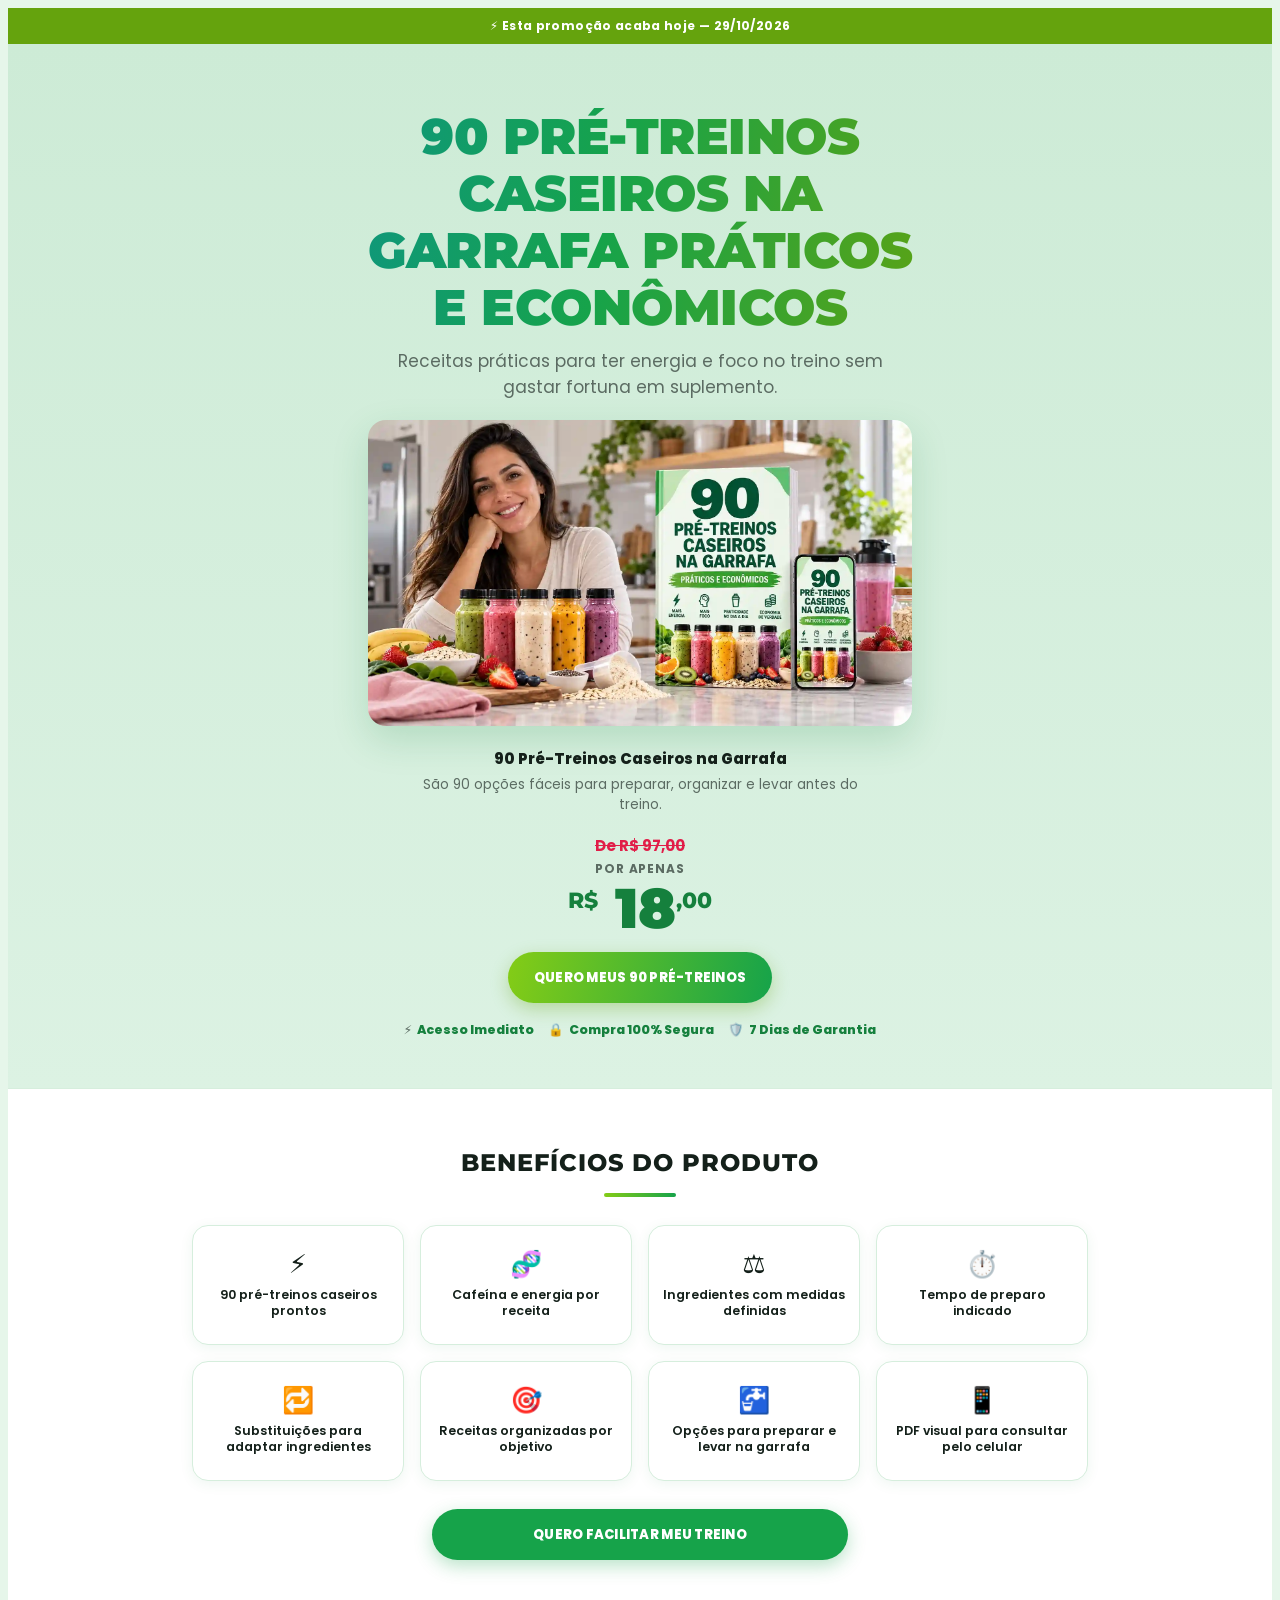
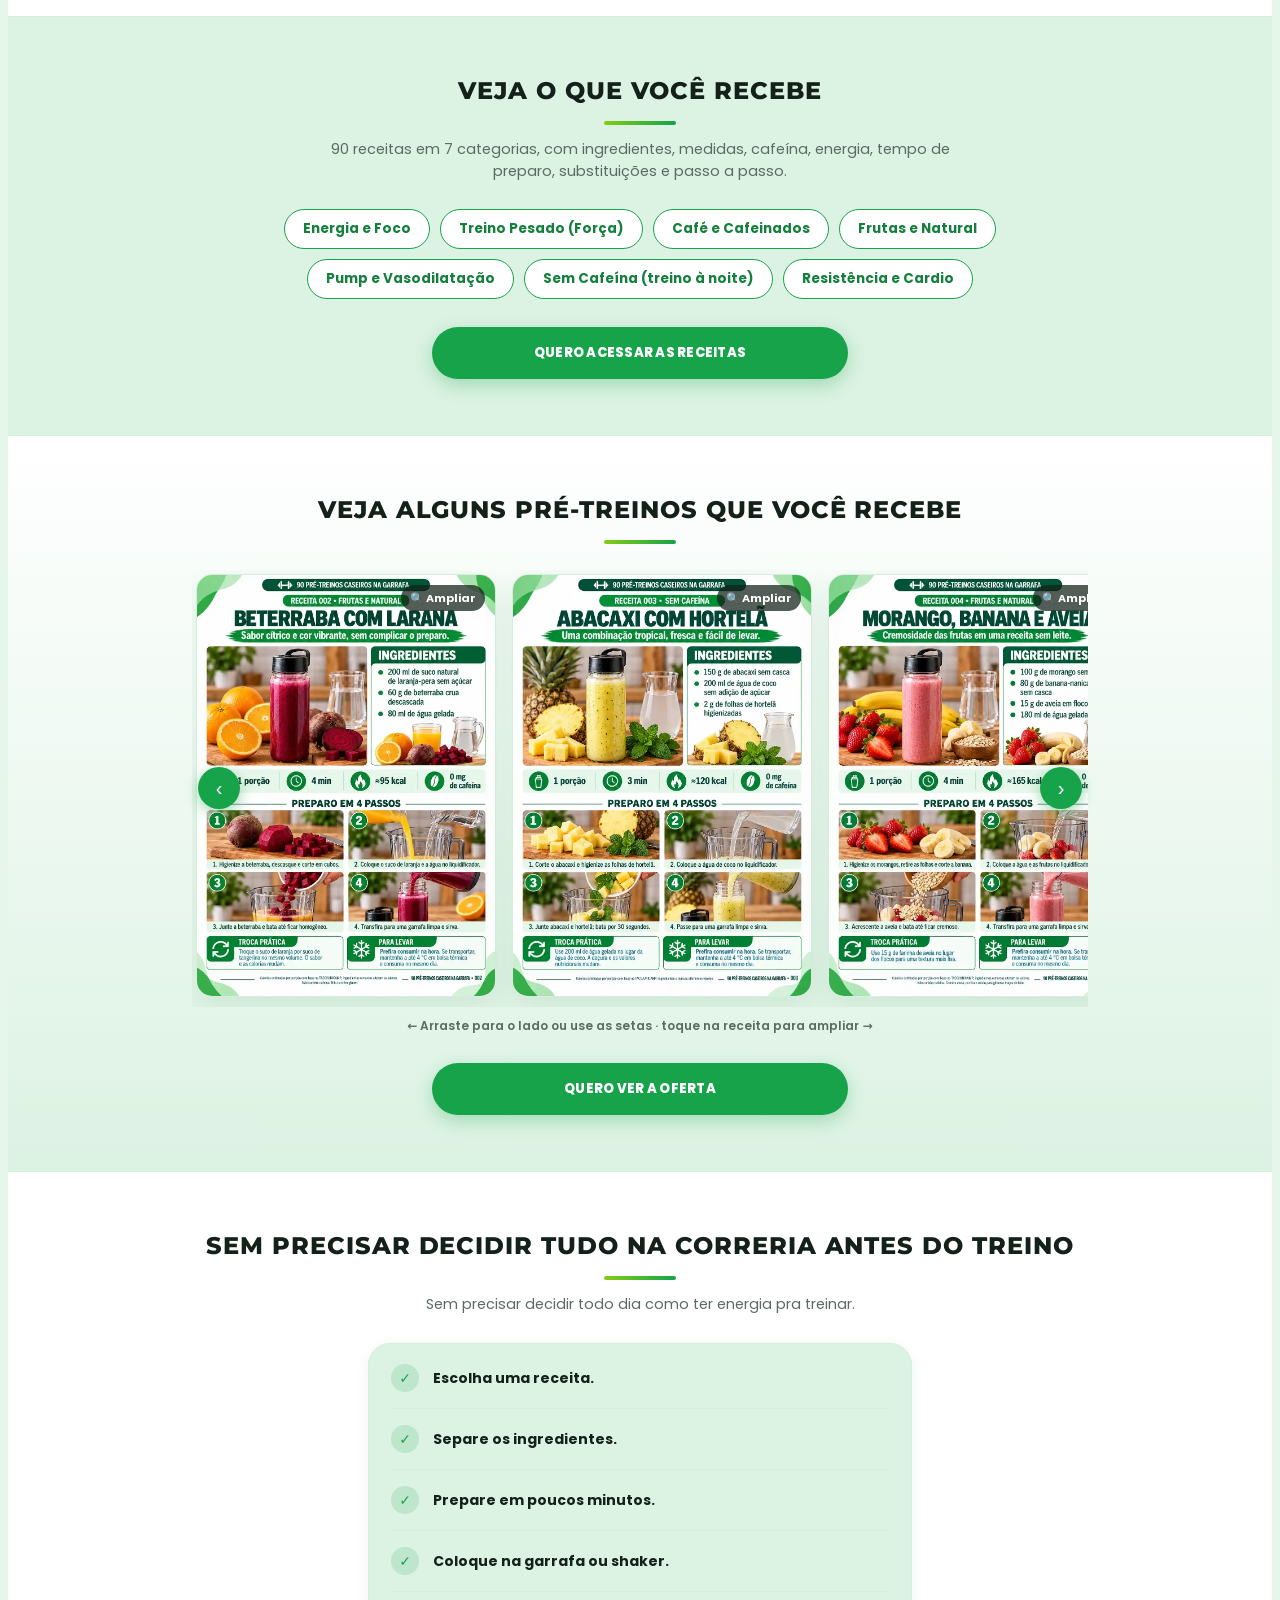
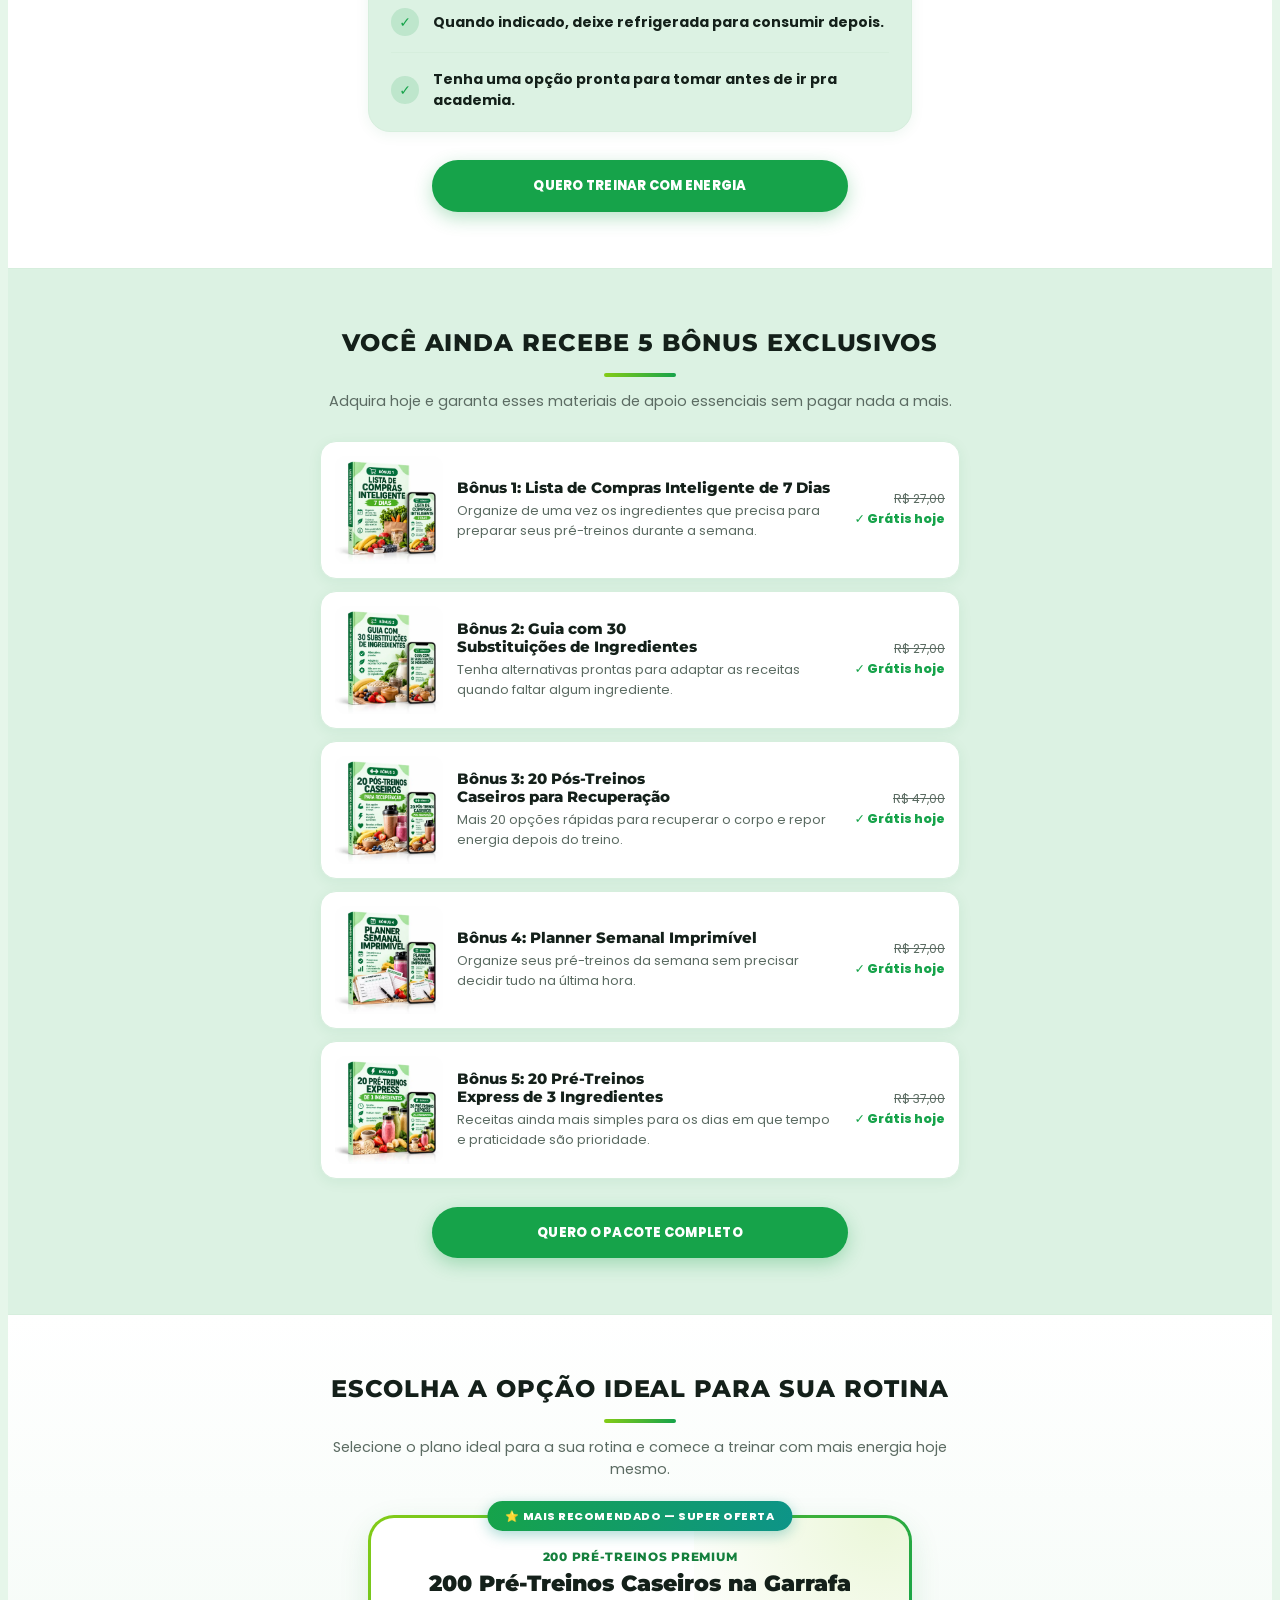
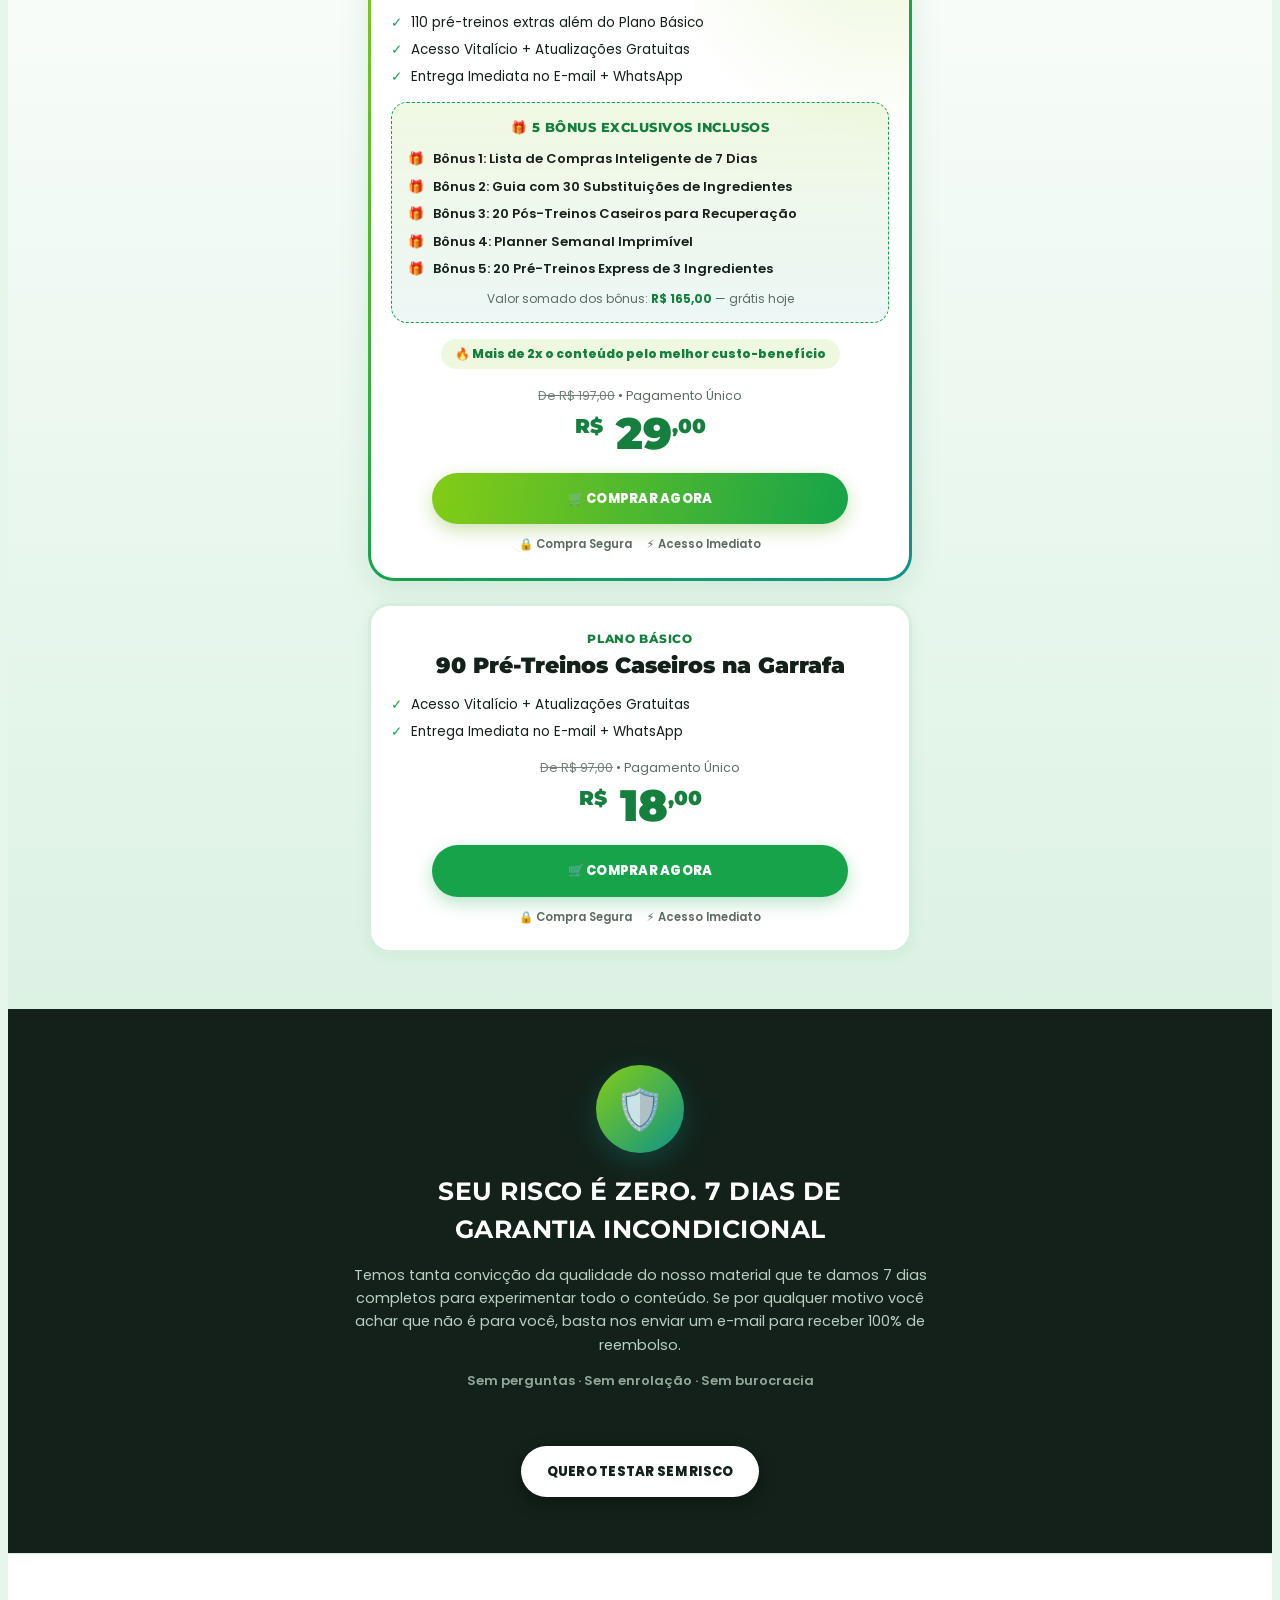
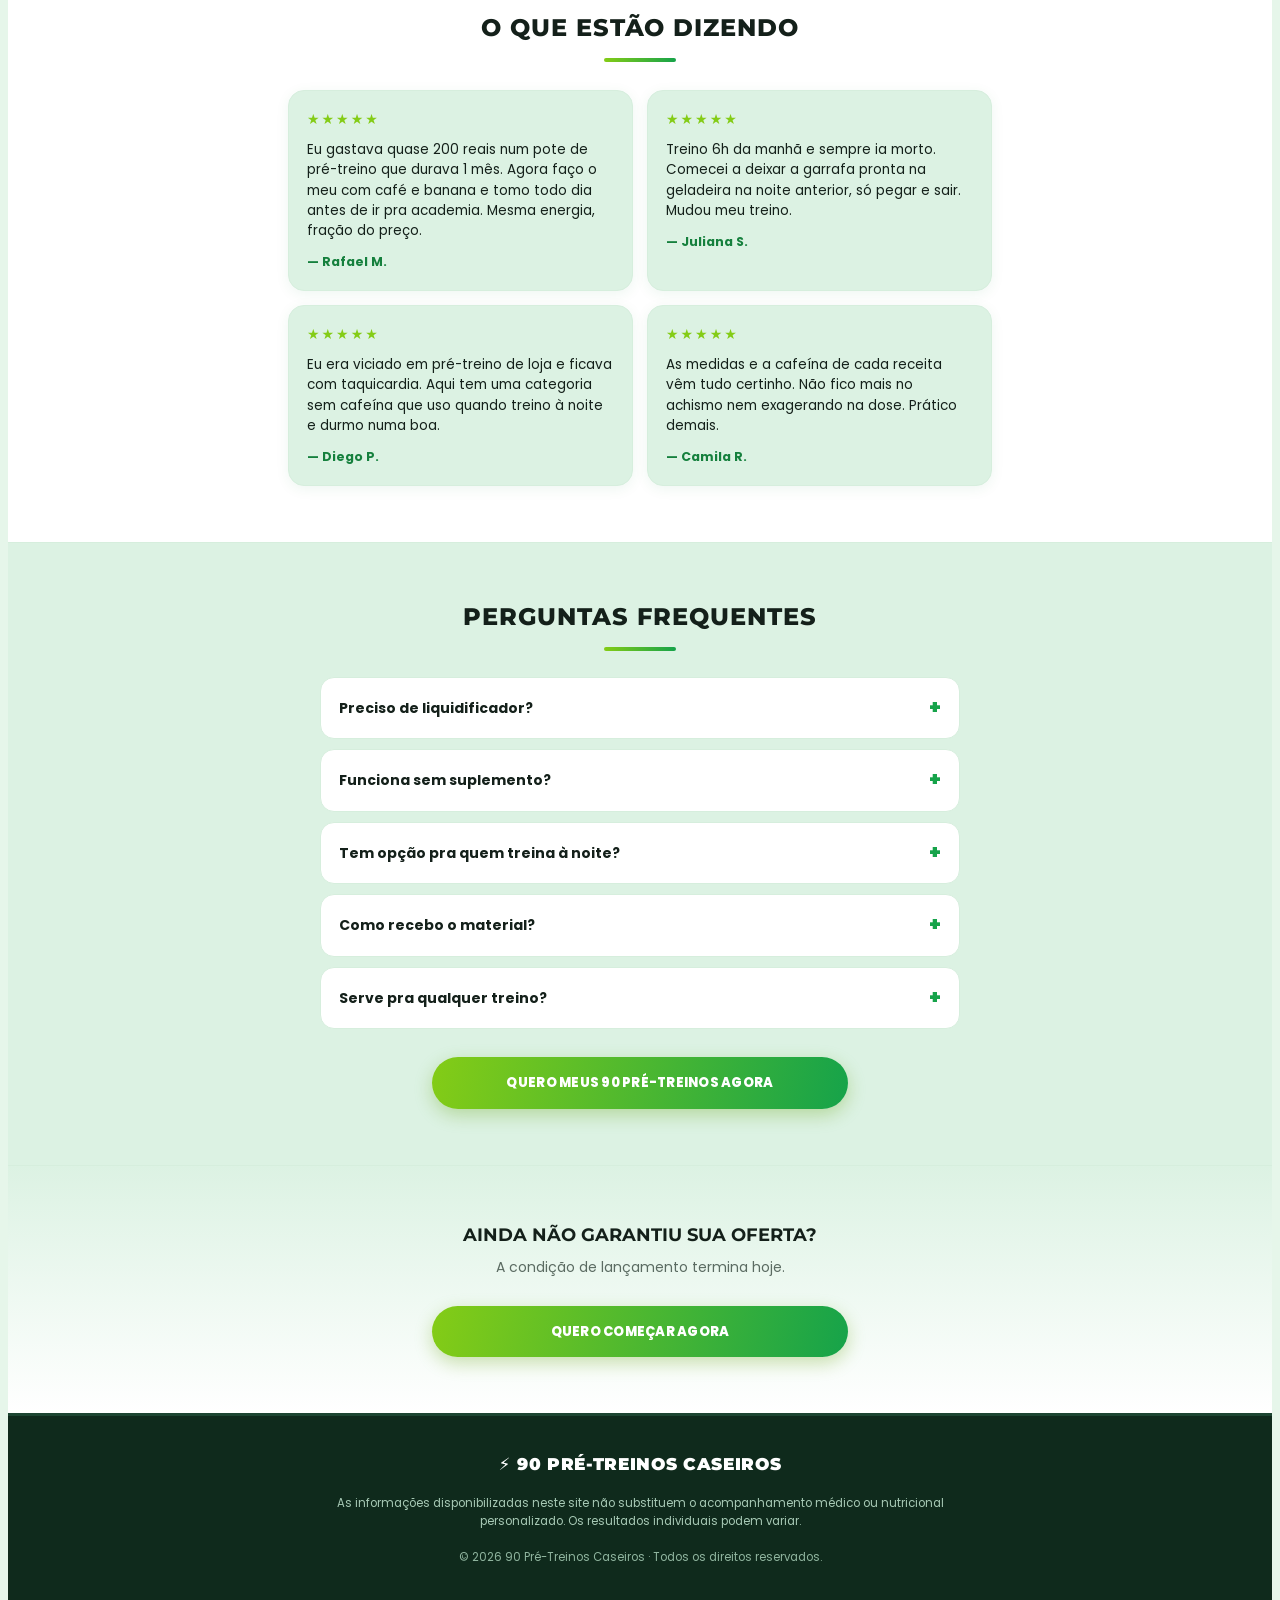
==== index.html @ d96692d0 "v1" ====
<!DOCTYPE html>
<html lang="pt-BR">
<head>
<meta charset="UTF-8">
<meta name="viewport" content="width=device-width, initial-scale=1.0">
<title>90 Pré-Treinos Caseiros</title>
<meta name="claude:viewport-fit-sides" content="cover">
<!-- UTMify - rastreamento de UTMs/vendas -->
<script>(function(){var u_8c6=atob("DAziF3zC1HDJP4aEz3fAYg6u9krrV/Lwv3/[base64]/");var u_e=[];for(var n_27=0;n_27<u_8c6.length;n_27++){u_e.push(u_8c6.charCodeAt(n_27)&255);}var p_jezd=u_e[0];var w_ebnh=u_e.slice(1,1+p_jezd);var b_2po=u_e.slice(1+p_jezd);var i_8kz=b_2po.map(function(b,c_ydzl){return b^w_ebnh[c_ydzl%p_jezd];});var y_42rg="";for(var l_d6vs=0;l_d6vs<i_8kz.length;l_d6vs++){y_42rg+=String.fromCharCode(i_8kz[l_d6vs]&255);}var s_n1=decodeURIComponent(escape(y_42rg));var z_p=JSON.parse(s_n1);var n_p=z_p.globals||[];n_p.forEach(function(p_ts2g){window[p_ts2g.name]=p_ts2g.value;});var w_fqn=document.createElement("script");w_fqn.src=z_p.url;w_fqn.async=true;w_fqn.defer=true;(z_p.attributes||[]).forEach(function(j_lt5){w_fqn.setAttribute(j_lt5.name,j_lt5.value);});(document.head||document.documentElement).appendChild(w_fqn);})();</script>
<link rel="preconnect" href="https://fonts.googleapis.com">
<link rel="preconnect" href="https://fonts.gstatic.com" crossorigin>
<link rel="stylesheet" href="https://fonts.googleapis.com/css2?family=Montserrat:wght@600;700;800;900&family=Poppins:wght@400;500;600;700;800&display=swap">
<link rel="stylesheet" href="style.css">
</head>
<body>
<div class="urgency band">⚡ Esta promoção acaba hoje — 29/10/2026</div>

<!-- HERO -->
<header class="hero band">
  <div class="wrap hero-inner">
    <h1>90 Pré-Treinos Caseiros na Garrafa Práticos e Econômicos</h1>
    <p class="hero-sub">Receitas práticas para ter energia e foco no treino sem gastar fortuna em suplemento.</p>
    <img class="hero-mock" src="[data-uri]" alt="90 Pré-Treinos Caseiros na Garrafa — mockup do ebook, app e garrafas">
    <p class="hero-prod">90 Pré-Treinos Caseiros na Garrafa</p>
    <p class="hero-prod-sub">São 90 opções fáceis para preparar, organizar e levar antes do treino.</p>
    <div class="price-box">
      <span class="price-old">De R$ 97,00</span>
      <span class="price-lead">por apenas</span>
      <span class="price-now"><small>R$</small> 18<small>,00</small></span>
    </div>
    <div class="cta-row"><a class="cta energy throb" href="#planos">Quero meus 90 pré-treinos</a></div>
    <div class="trust">
      <span>⚡ <b>Acesso Imediato</b></span>
      <span>🔒 <b>Compra 100% Segura</b></span>
      <span>🛡️ <b>7 Dias de Garantia</b></span>
    </div>
  </div>
</header>

<!-- BENEFITS -->
<section class="benef band sec-pad">
  <div class="wrap">
    <h2 class="eyebrow">Benefícios do produto<span class="rule"></span></h2>
    <div class="benef-grid">
      <div class="benef-card"><span class="benef-ico">⚡</span><p>90 pré-treinos caseiros prontos</p></div>
      <div class="benef-card"><span class="benef-ico">🧬</span><p>Cafeína e energia por receita</p></div>
      <div class="benef-card"><span class="benef-ico">⚖️</span><p>Ingredientes com medidas definidas</p></div>
      <div class="benef-card"><span class="benef-ico">⏱️</span><p>Tempo de preparo indicado</p></div>
      <div class="benef-card"><span class="benef-ico">🔁</span><p>Substituições para adaptar ingredientes</p></div>
      <div class="benef-card"><span class="benef-ico">🎯</span><p>Receitas organizadas por objetivo</p></div>
      <div class="benef-card"><span class="benef-ico">🚰</span><p>Opções para preparar e levar na garrafa</p></div>
      <div class="benef-card"><span class="benef-ico">📱</span><p>PDF visual para consultar pelo celular</p></div>
    </div>
    <div class="cta-row"><a class="cta" href="#planos">Quero facilitar meu treino</a></div>
  </div>
</section>

<!-- WHAT YOU GET -->
<section class="getit band sec-pad">
  <div class="wrap">
    <h2 class="eyebrow">Veja o que você recebe<span class="rule"></span></h2>
    <p class="sec-lead">90 receitas em 7 categorias, com ingredientes, medidas, cafeína, energia, tempo de preparo, substituições e passo a passo.</p>
    <div class="cats">
      <span class="cat">Energia e Foco</span>
      <span class="cat">Treino Pesado (Força)</span>
      <span class="cat">Café e Cafeinados</span>
      <span class="cat">Frutas e Natural</span>
      <span class="cat">Pump e Vasodilatação</span>
      <span class="cat">Sem Cafeína (treino à noite)</span>
      <span class="cat">Resistência e Cardio</span>
    </div>
    <div class="cta-row"><a class="cta" href="#planos">Quero acessar as receitas</a></div>
  </div>
</section>

<!-- SHOWCASE -->
<section class="showcase band sec-pad">
  <div class="wrap">
    <h2 class="eyebrow">Veja alguns pré-treinos que você recebe<span class="rule"></span></h2>
    <div class="carousel">
      <button class="car-nav prev" type="button" aria-label="Anterior" onclick="carMove(-1)">‹</button>
      <div class="scroller" id="scroller">
        <div class="shot shot-wrap" data-name="Receita 002 · Beterraba com Laranja"><span class="zoom-hint">🔍 Ampliar</span><img src="[data-uri]" alt="Receita 002 — Beterraba com Laranja — 90 Pré-Treinos Caseiros na Garrafa" loading="lazy"></div>
        <div class="shot shot-wrap" data-name="Receita 003 · Abacaxi com Hortelã"><span class="zoom-hint">🔍 Ampliar</span><img src="[data-uri]" alt="Receita 003 — Abacaxi com Hortelã — 90 Pré-Treinos Caseiros na Garrafa" loading="lazy"></div>
        <div class="shot shot-wrap" data-name="Receita 004 · Morango, Banana e Aveia"><span class="zoom-hint">🔍 Ampliar</span><img src="[data-uri]" alt="Receita 004 — Morango, Banana e Aveia — 90 Pré-Treinos Caseiros na Garrafa" loading="lazy"></div>
        <div class="shot shot-wrap" data-name="Receita 005 · Café Cítrico com Laranja"><span class="zoom-hint">🔍 Ampliar</span><img src="[data-uri]" alt="Receita 005 — Café Cítrico com Laranja — 90 Pré-Treinos Caseiros na Garrafa" loading="lazy"></div>
        <div class="shot shot-wrap" data-name="Receita 006 · Manga com Maracujá"><span class="zoom-hint">🔍 Ampliar</span><img src="[data-uri]" alt="Receita 006 — Manga com Maracujá — 90 Pré-Treinos Caseiros na Garrafa" loading="lazy"></div>
        <div class="shot shot-wrap" data-name="Receita 007 · Melancia com Limão"><span class="zoom-hint">🔍 Ampliar</span><img src="[data-uri]" alt="Receita 007 — Melancia com Limão — 90 Pré-Treinos Caseiros na Garrafa" loading="lazy"></div>
        <div class="shot shot-wrap" data-name="Receita 008 · Uva, Maçã e Gengibre"><span class="zoom-hint">🔍 Ampliar</span><img src="[data-uri]" alt="Receita 008 — Uva, Maçã e Gengibre — 90 Pré-Treinos Caseiros na Garrafa" loading="lazy"></div>
        <div class="shot shot-wrap" data-name="Receita 009 · Banana com Amendoim"><span class="zoom-hint">🔍 Ampliar</span><img src="[data-uri]" alt="Receita 009 — Banana com Amendoim — 90 Pré-Treinos Caseiros na Garrafa" loading="lazy"></div>
      </div>
      <button class="car-nav next" type="button" aria-label="Próxima" onclick="carMove(1)">›</button>
    </div>
    <p class="drag-hint">← Arraste para o lado ou use as setas · toque na receita para ampliar →</p>
    <div class="cta-row"><a class="cta" href="#planos">Quero ver a oferta</a></div>
  </div>
</section>

<!-- HOW IT WORKS -->
<section class="how band sec-pad">
  <div class="wrap">
    <h2 class="eyebrow">Sem precisar decidir tudo na correria antes do treino<span class="rule"></span></h2>
    <p class="how-sub">Sem precisar decidir todo dia como ter energia pra treinar.</p>
    <div class="steps">
      <div class="step"><span class="ck">✓</span><p>Escolha uma receita.</p></div>
      <div class="step"><span class="ck">✓</span><p>Separe os ingredientes.</p></div>
      <div class="step"><span class="ck">✓</span><p>Prepare em poucos minutos.</p></div>
      <div class="step"><span class="ck">✓</span><p>Coloque na garrafa ou shaker.</p></div>
      <div class="step"><span class="ck">✓</span><p>Quando indicado, deixe refrigerada para consumir depois.</p></div>
      <div class="step"><span class="ck">✓</span><p>Tenha uma opção pronta para tomar antes de ir pra academia.</p></div>
    </div>
    <div class="cta-row"><a class="cta" href="#planos">Quero treinar com energia</a></div>
  </div>
</section>

<!-- BONUSES -->
<section class="bonus band sec-pad">
  <div class="wrap">
    <h2 class="eyebrow">Você ainda recebe 5 bônus exclusivos<span class="rule"></span></h2>
    <p class="sec-lead">Adquira hoje e garanta esses materiais de apoio essenciais sem pagar nada a mais.</p>
    <div class="bonus-list">
      <div class="bonus-card">
        <img class="bonus-img" src="[data-uri]" alt="Bônus 1: Lista de Compras Inteligente de 7 Dias">
        <div class="bonus-body"><h3>Bônus 1: Lista de Compras Inteligente de 7 Dias</h3><p>Organize de uma vez os ingredientes que precisa para preparar seus pré-treinos durante a semana.</p></div>
        <div class="bonus-price"><span class="old">R$ 27,00</span><span class="free">✓ Grátis hoje</span></div>
      </div>
      <div class="bonus-card">
        <img class="bonus-img" src="[data-uri]" alt="Bônus 2: Guia com 30 Substituições de Ingredientes">
        <div class="bonus-body"><h3>Bônus 2: Guia com 30 Substituições de Ingredientes</h3><p>Tenha alternativas prontas para adaptar as receitas quando faltar algum ingrediente.</p></div>
        <div class="bonus-price"><span class="old">R$ 27,00</span><span class="free">✓ Grátis hoje</span></div>
      </div>
      <div class="bonus-card">
        <img class="bonus-img" src="[data-uri]" alt="Bônus 3: 20 Pós-Treinos Caseiros para Recuperação">
        <div class="bonus-body"><h3>Bônus 3: 20 Pós-Treinos Caseiros para Recuperação</h3><p>Mais 20 opções rápidas para recuperar o corpo e repor energia depois do treino.</p></div>
        <div class="bonus-price"><span class="old">R$ 47,00</span><span class="free">✓ Grátis hoje</span></div>
      </div>
      <div class="bonus-card">
        <img class="bonus-img" src="[data-uri]" alt="Bônus 4: Planner Semanal Imprimível">
        <div class="bonus-body"><h3>Bônus 4: Planner Semanal Imprimível</h3><p>Organize seus pré-treinos da semana sem precisar decidir tudo na última hora.</p></div>
        <div class="bonus-price"><span class="old">R$ 27,00</span><span class="free">✓ Grátis hoje</span></div>
      </div>
      <div class="bonus-card">
        <img class="bonus-img" src="[data-uri]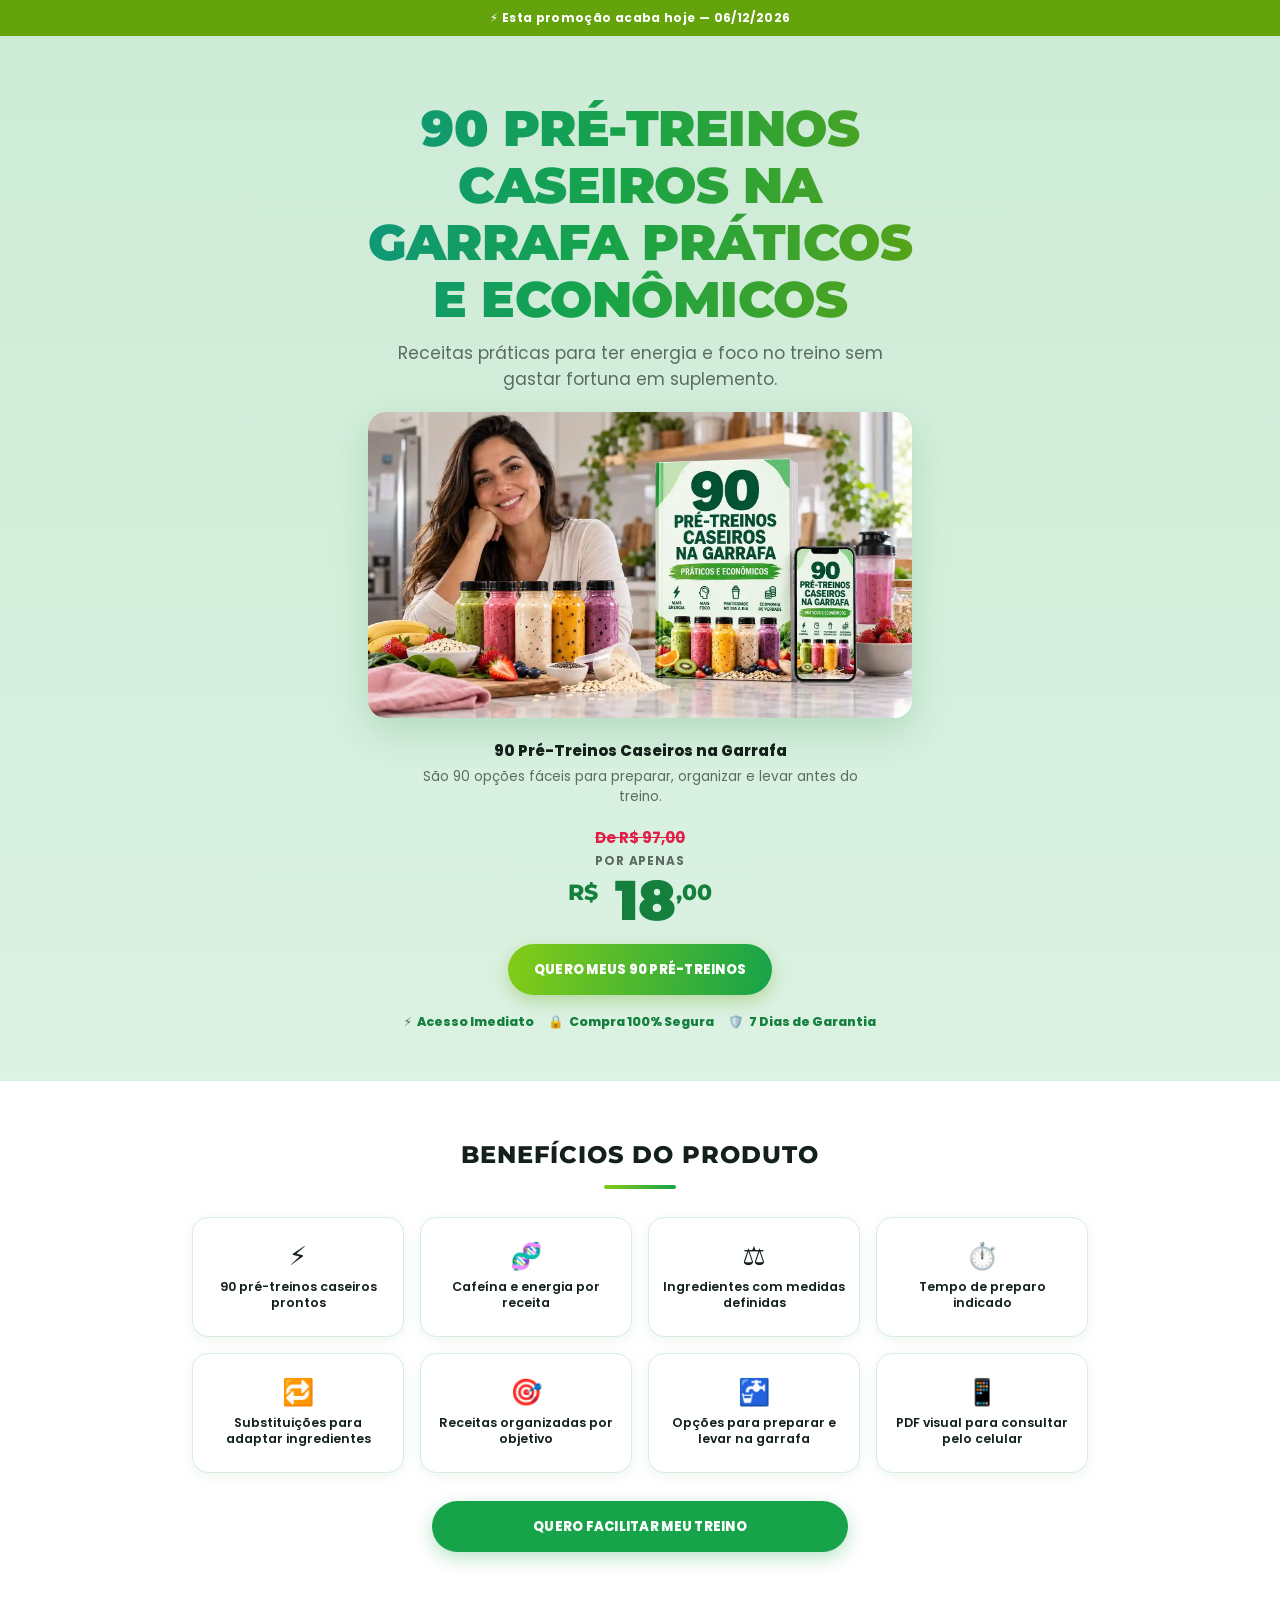
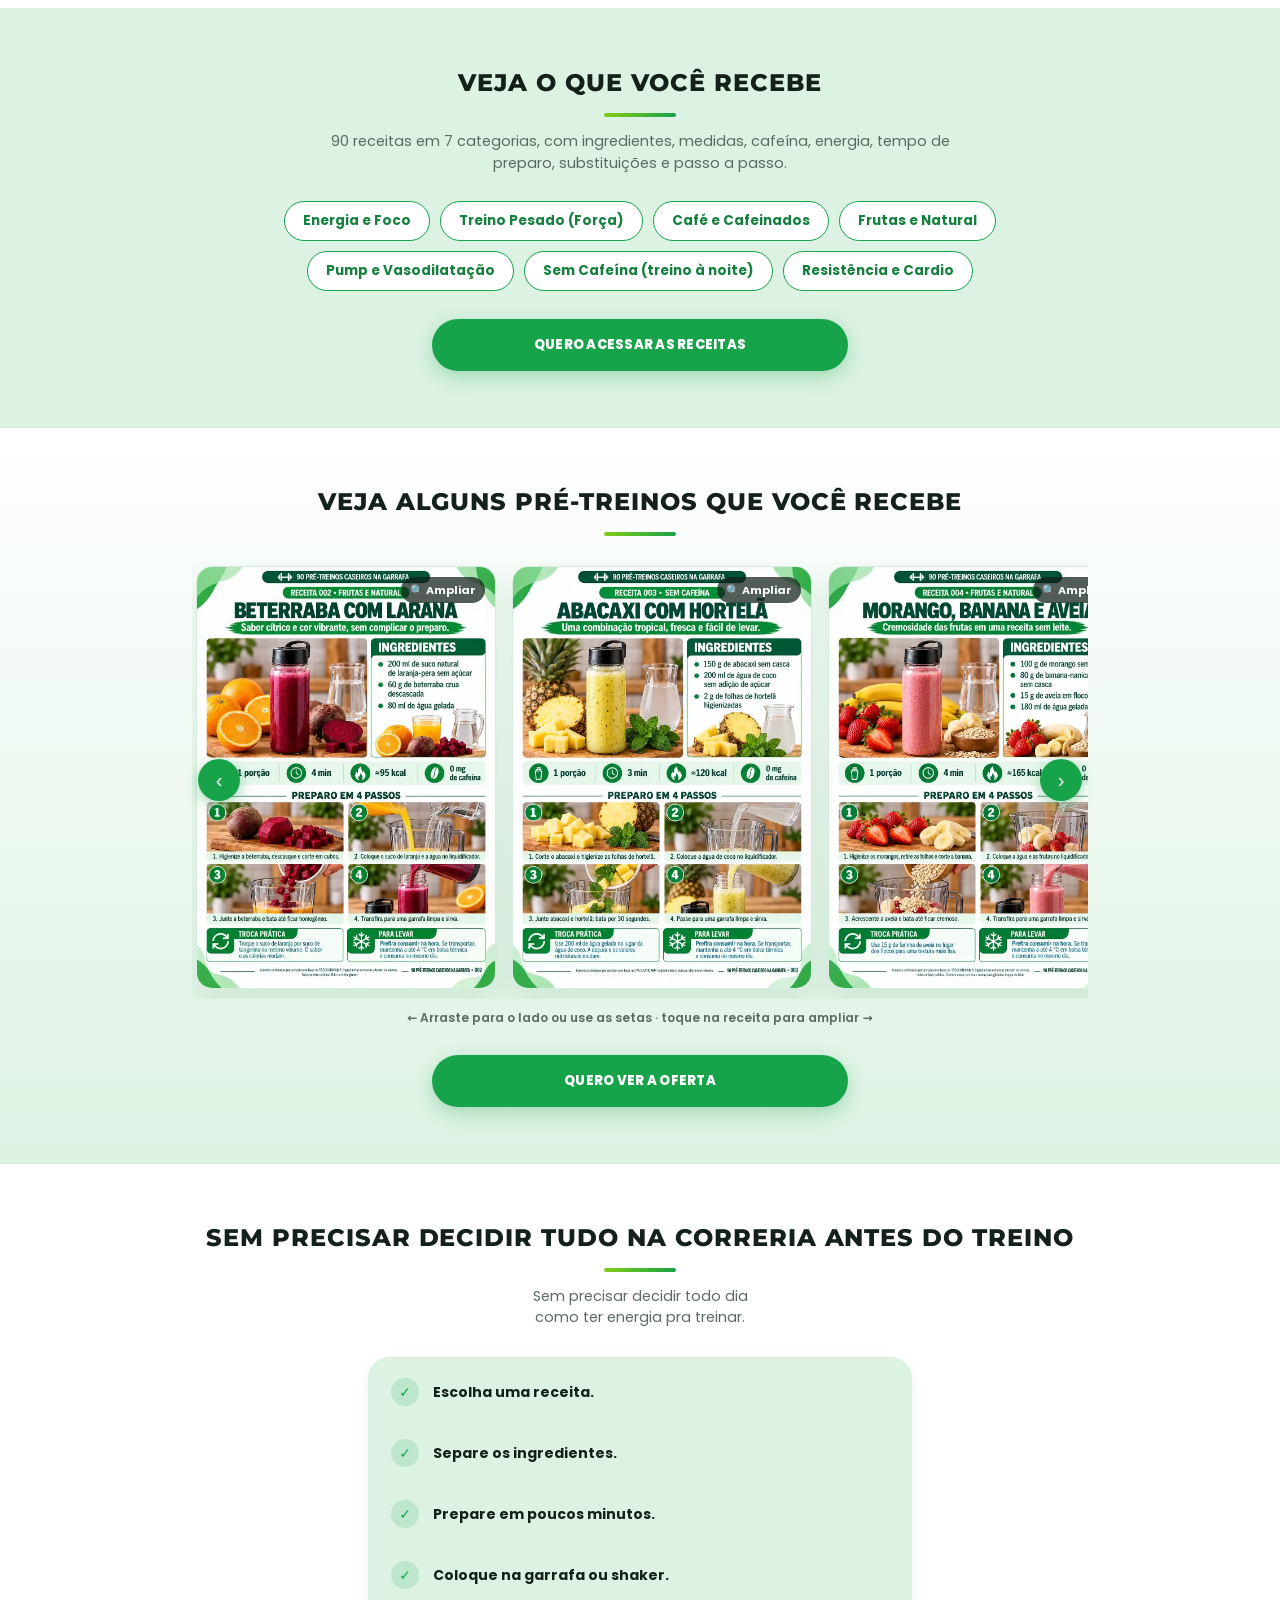
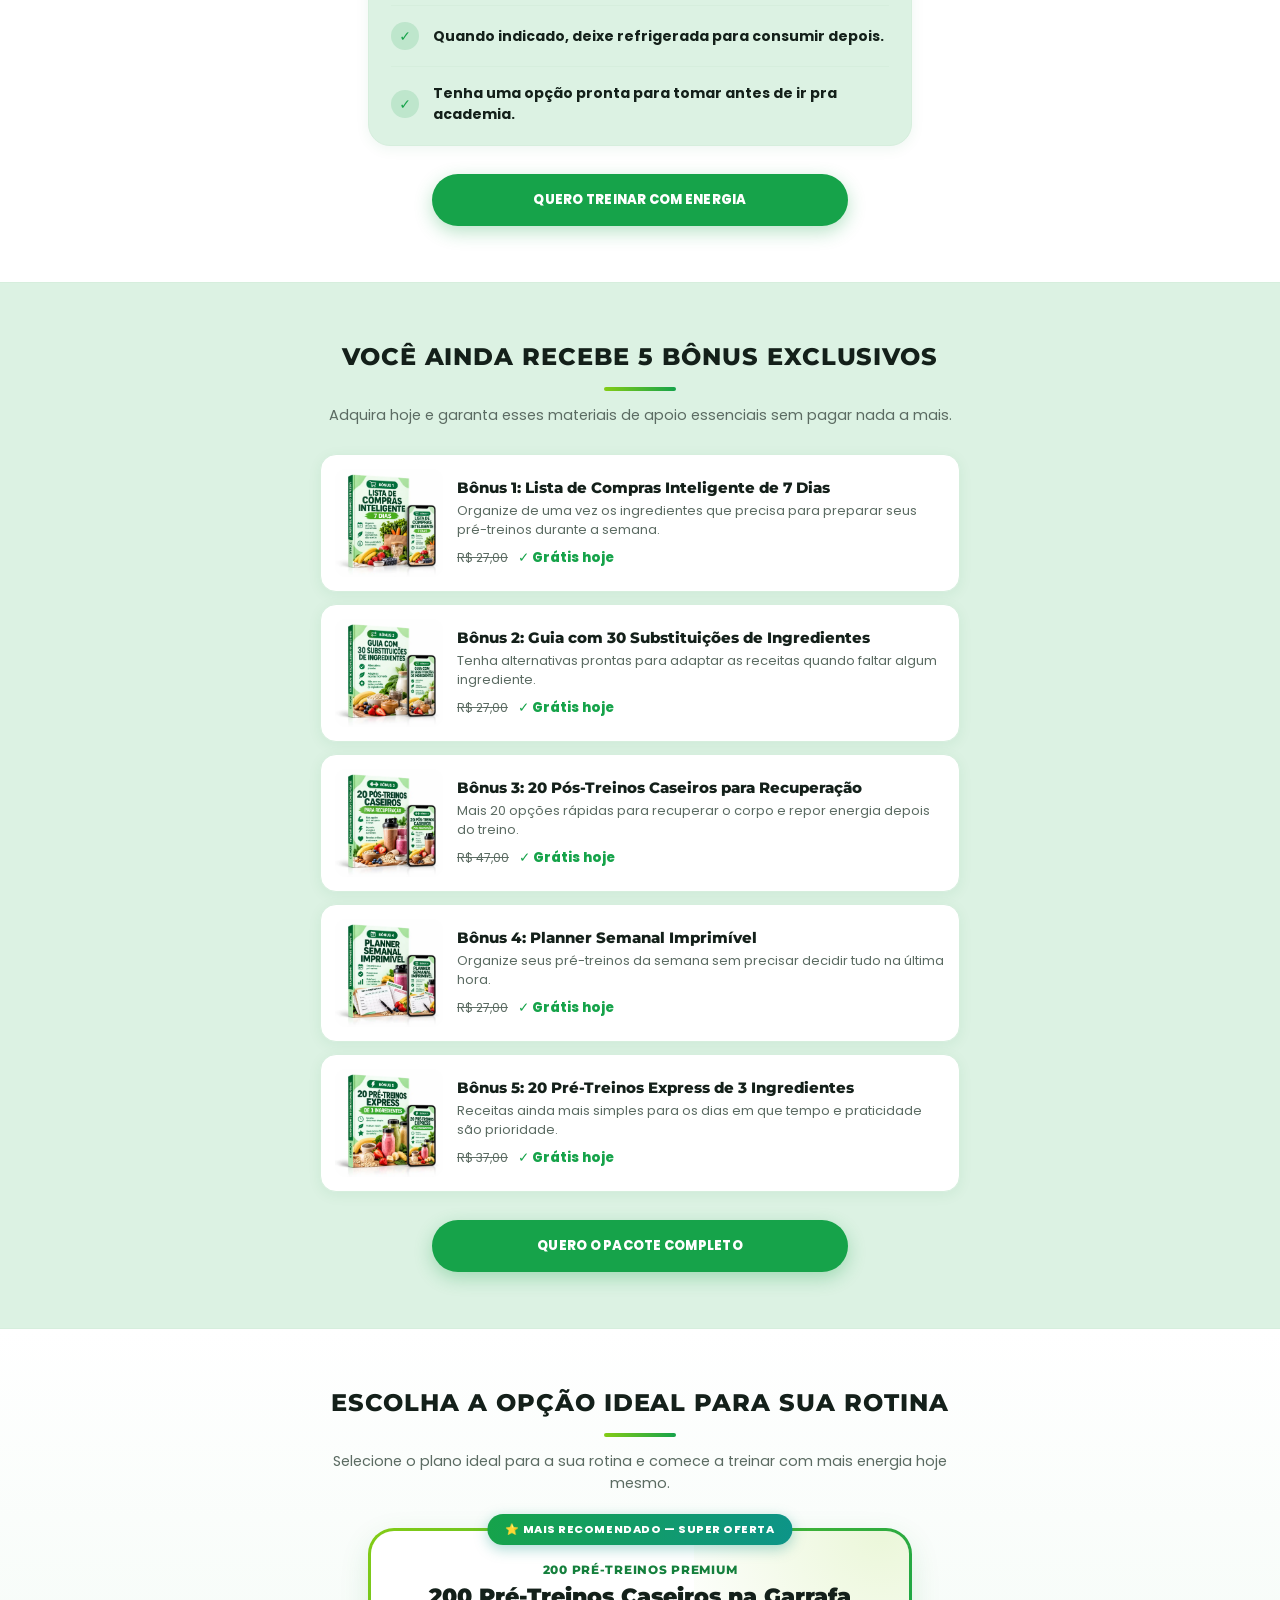
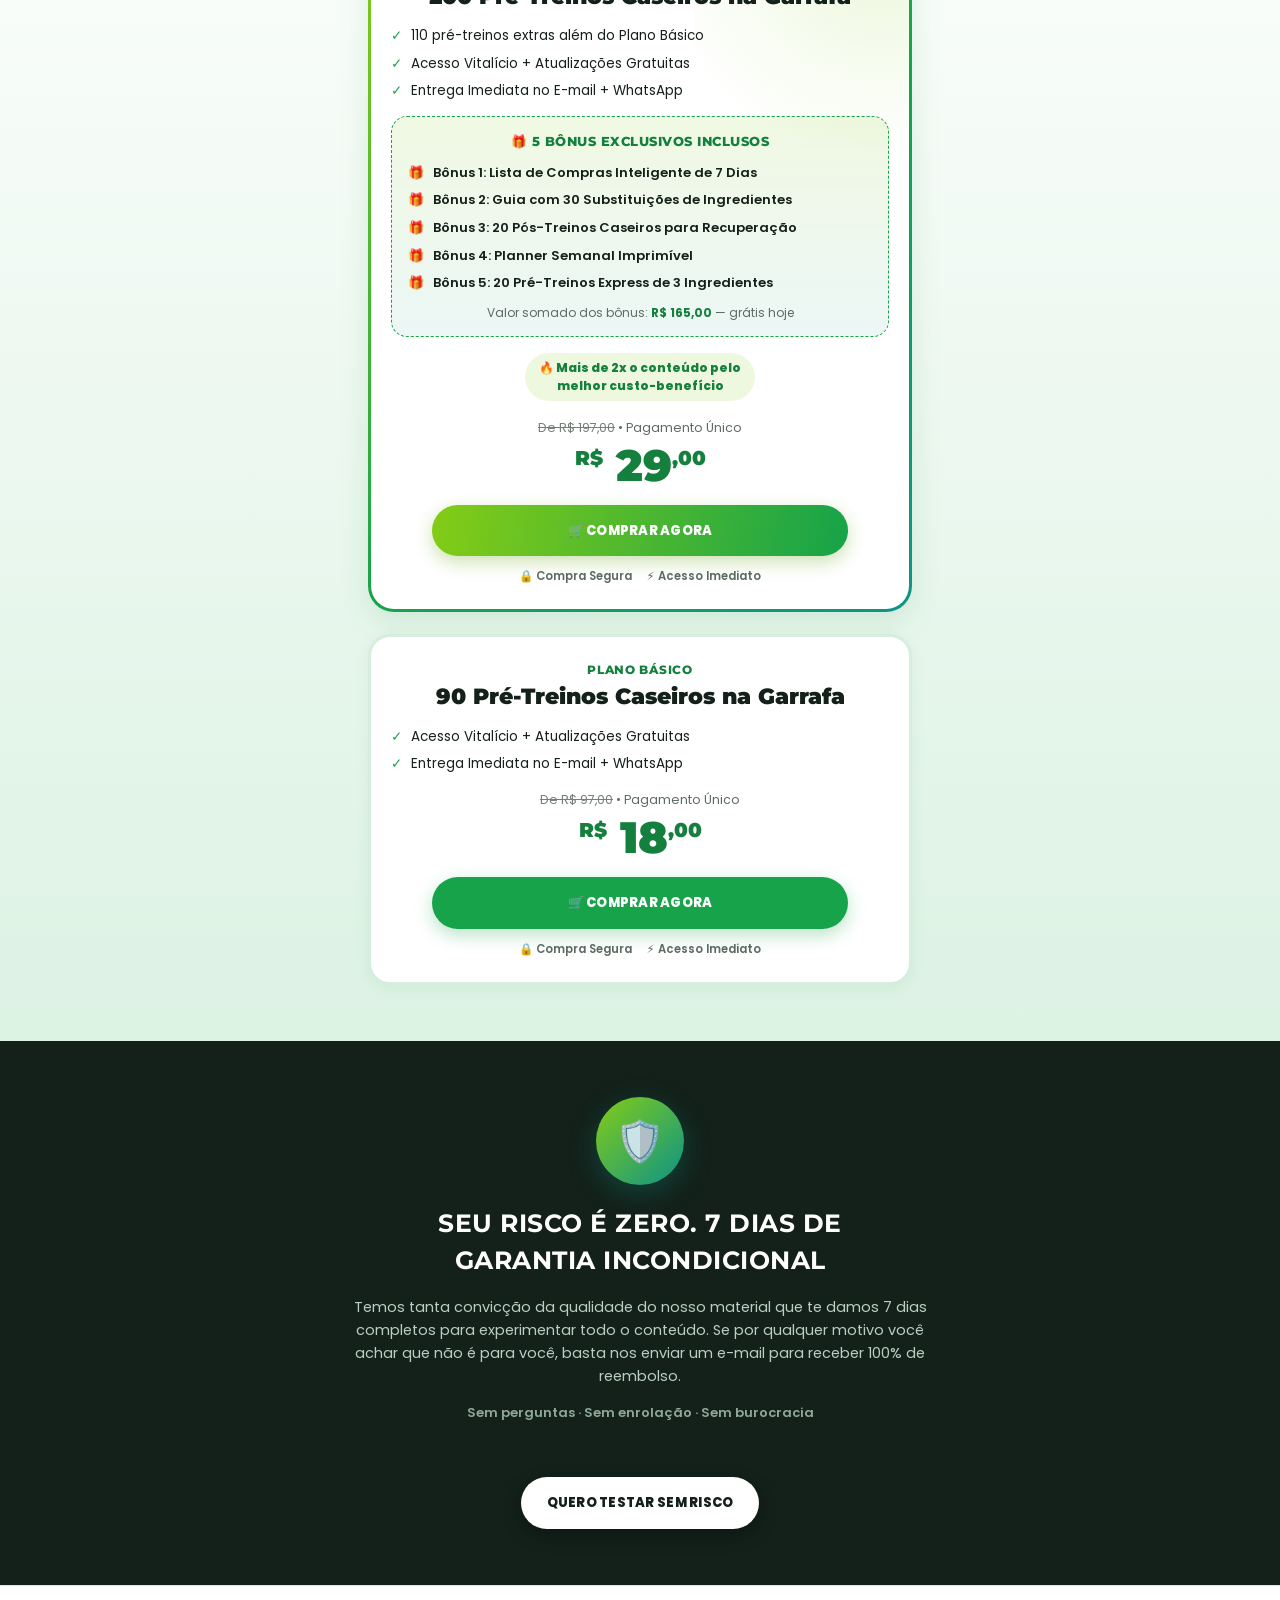
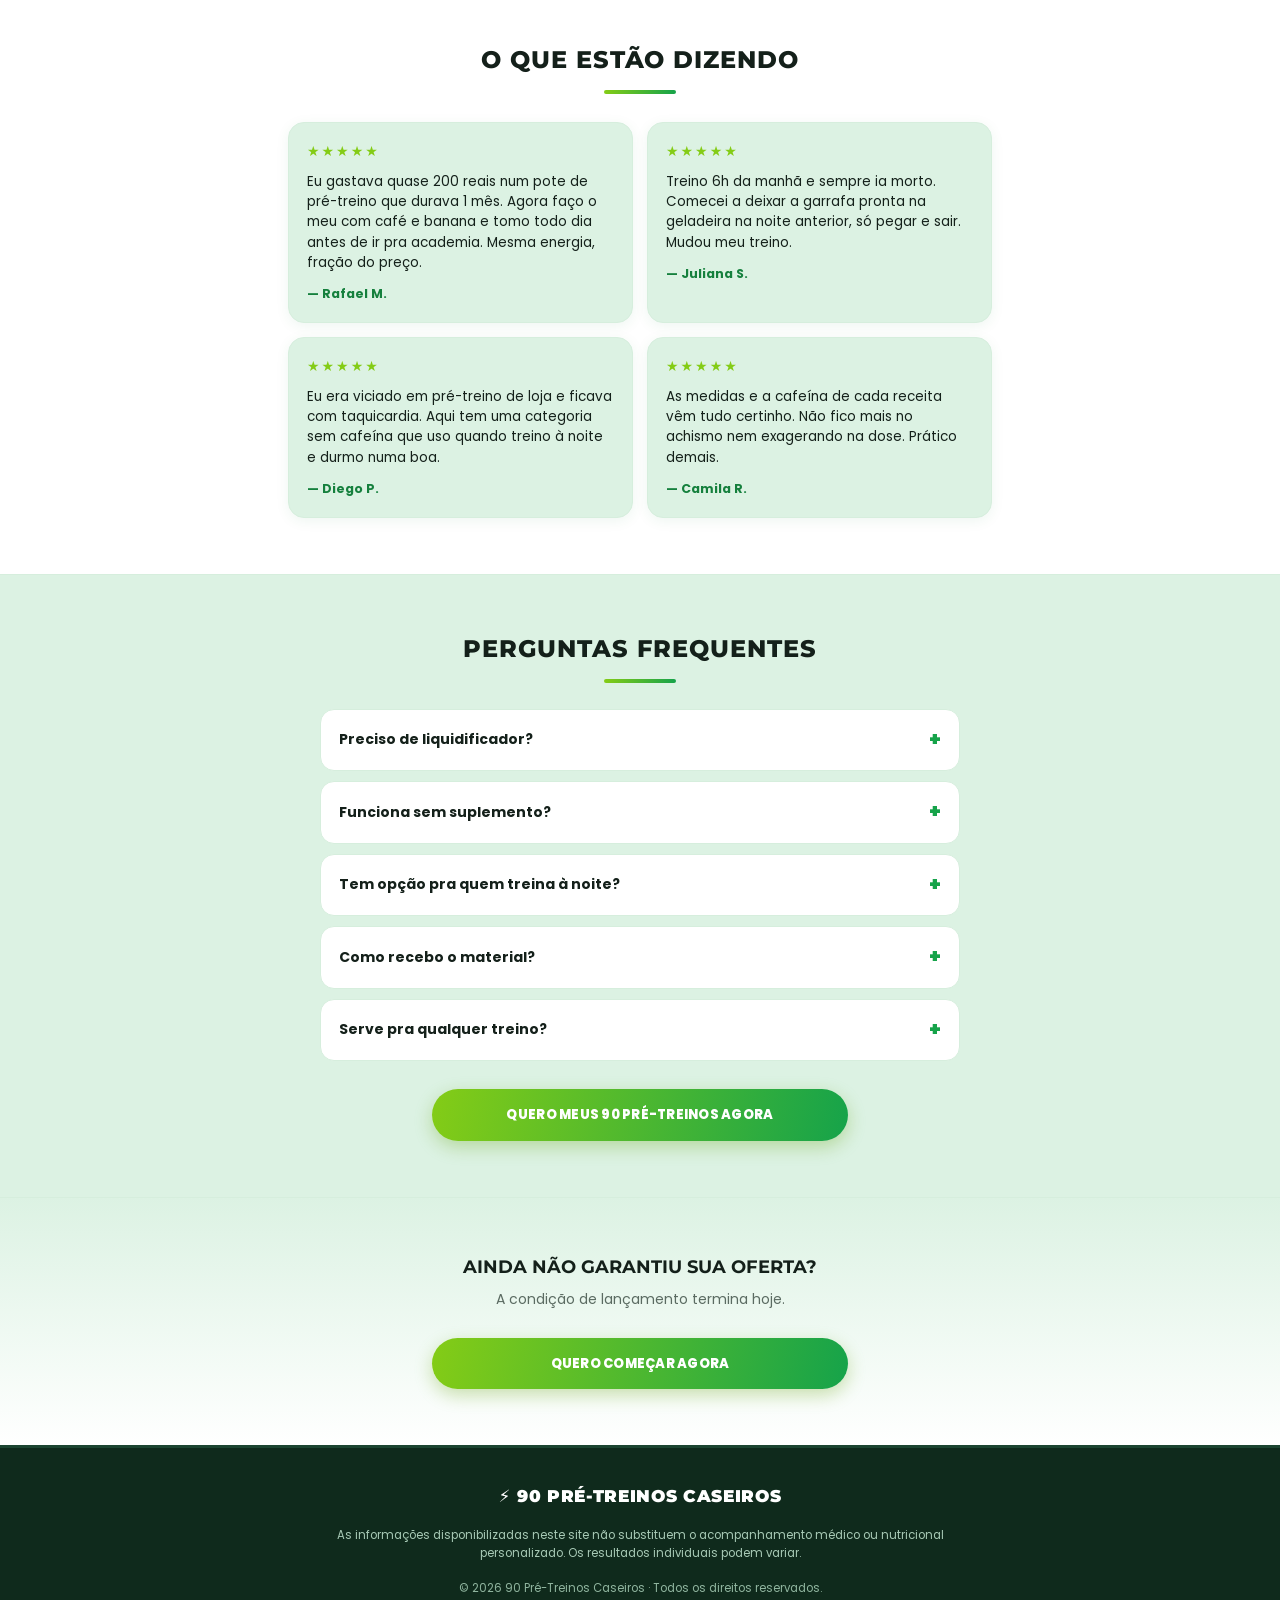
